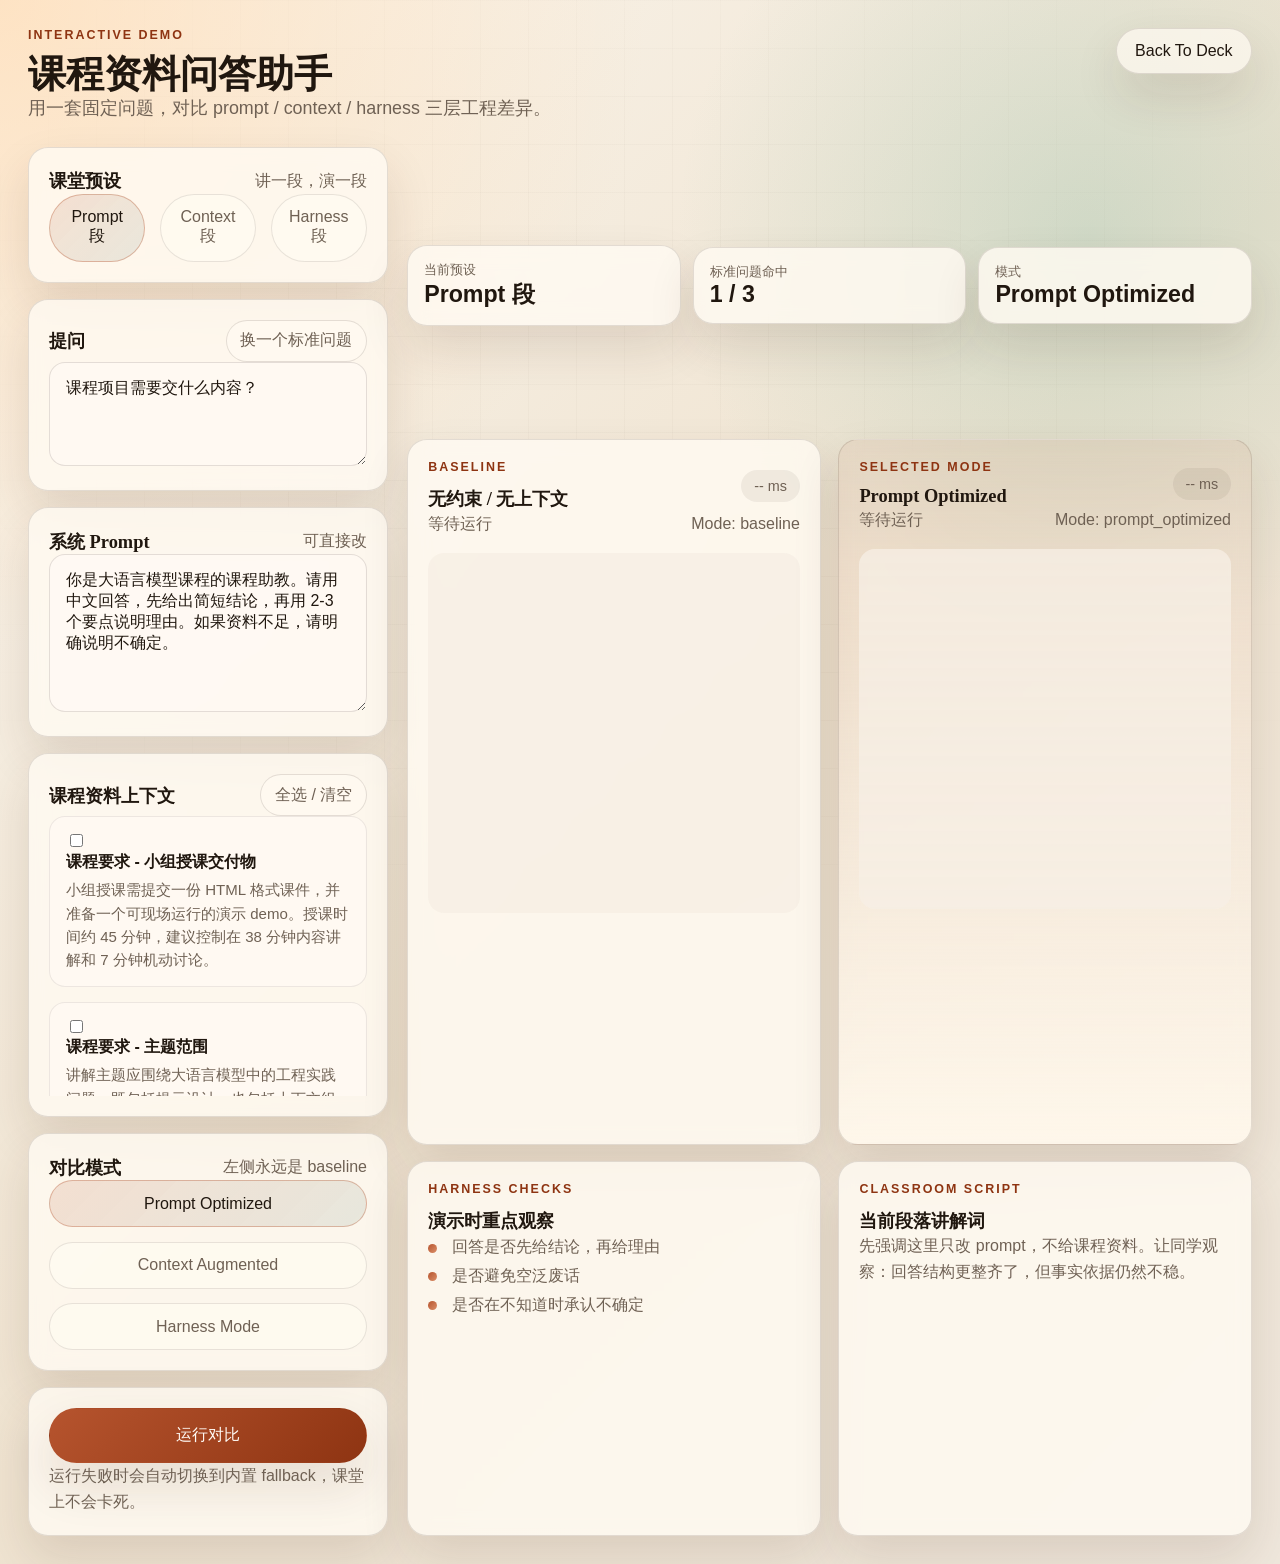
==== demo.html @ 89faf9d6 "feat: add skeleton." ====
<!DOCTYPE html>
<html lang="zh-CN">
  <head>
    <meta charset="UTF-8" />
    <meta name="viewport" content="width=device-width, initial-scale=1.0" />
    <title>Course QA Demo</title>
    <link
      rel="icon"
      href="data:image/svg+xml,%3Csvg xmlns='http://www.w3.org/2000/svg' viewBox='0 0 64 64'%3E%3Crect width='64' height='64' rx='12' fill='%232d5a4f'/%3E%3Cpath d='M16 18h32v8H16zm0 14h32v8H16zm0 14h22v8H16z' fill='%23fffaf5'/%3E%3C/svg%3E"
    />
    <link rel="stylesheet" href="styles.css" />
  </head>
  <body class="demo-body">
    <div class="demo-shell">
      <header class="demo-header">
        <div>
          <p class="eyebrow">Interactive Demo</p>
          <h1>课程资料问答助手</h1>
          <p class="lead">
            用一套固定问题，对比 prompt / context / harness 三层工程差异。
          </p>
        </div>
        <a class="demo-link" href="index.html">Back To Deck</a>
      </header>

      <main class="demo-layout">
        <aside class="control-panel">
          <section class="panel-block">
            <div class="panel-title-row">
              <h2>课堂预设</h2>
              <span class="panel-note">讲一段，演一段</span>
            </div>
            <div class="preset-buttons">
              <button class="preset-button is-active" data-preset="prompt">Prompt 段</button>
              <button class="preset-button" data-preset="context">Context 段</button>
              <button class="preset-button" data-preset="harness">Harness 段</button>
            </div>
          </section>

          <section class="panel-block">
            <div class="panel-title-row">
              <h2>提问</h2>
              <button id="cycle-question" class="ghost-button">换一个标准问题</button>
            </div>
            <textarea id="user-query" rows="4"></textarea>
          </section>

          <section class="panel-block">
            <div class="panel-title-row">
              <h2>系统 Prompt</h2>
              <span class="panel-note">可直接改</span>
            </div>
            <textarea id="system-prompt" rows="7"></textarea>
          </section>

          <section class="panel-block">
            <div class="panel-title-row">
              <h2>课程资料上下文</h2>
              <button id="toggle-contexts" class="ghost-button">全选 / 清空</button>
            </div>
            <div id="context-list" class="context-list"></div>
          </section>

          <section class="panel-block">
            <div class="panel-title-row">
              <h2>对比模式</h2>
              <span class="panel-note">左侧永远是 baseline</span>
            </div>
            <div class="mode-grid">
              <button class="mode-button is-active" data-mode="prompt_optimized">Prompt Optimized</button>
              <button class="mode-button" data-mode="context_augmented">Context Augmented</button>
              <button class="mode-button" data-mode="harness_mode">Harness Mode</button>
            </div>
          </section>

          <section class="panel-block">
            <button id="run-comparison" class="primary-action">运行对比</button>
            <p class="hint">
              运行失败时会自动切换到内置 fallback，课堂上不会卡死。
            </p>
          </section>
        </aside>

        <section class="output-panel">
          <div class="status-bar">
            <div class="status-chip">
              <span>当前预设</span>
              <strong id="preset-label">Prompt 段</strong>
            </div>
            <div class="status-chip">
              <span>标准问题命中</span>
              <strong id="question-index">1 / 3</strong>
            </div>
            <div class="status-chip">
              <span>模式</span>
              <strong id="selected-mode-label">Prompt Optimized</strong>
            </div>
          </div>

          <div class="comparison-grid">
            <article class="result-card">
              <div class="result-head">
                <div>
                  <p class="eyebrow">Baseline</p>
                  <h2>无约束 / 无上下文</h2>
                </div>
                <div class="latency-pill" id="baseline-latency">-- ms</div>
              </div>
              <div class="meta-row">
                <span id="baseline-source">等待运行</span>
                <span>Mode: baseline</span>
              </div>
              <pre id="baseline-output" class="result-output"></pre>
            </article>

            <article class="result-card highlight-card">
              <div class="result-head">
                <div>
                  <p class="eyebrow">Selected Mode</p>
                  <h2 id="selected-title">Prompt Optimized</h2>
                </div>
                <div class="latency-pill" id="selected-latency">-- ms</div>
              </div>
              <div class="meta-row">
                <span id="selected-source">等待运行</span>
                <span id="selected-mode-tag">Mode: prompt_optimized</span>
              </div>
              <pre id="selected-output" class="result-output"></pre>
            </article>
          </div>

          <div class="insight-grid">
            <article class="insight-card">
              <p class="eyebrow">Harness Checks</p>
              <h2>演示时重点观察</h2>
              <ul id="harness-checks" class="checklist"></ul>
            </article>
            <article class="insight-card">
              <p class="eyebrow">Classroom Script</p>
              <h2>当前段落讲解词</h2>
              <p id="script-note"></p>
            </article>
          </div>
        </section>
      </main>
    </div>

    <script src="demo.js"></script>
  </body>
</html>
---- styles.css ----
:root {
  --bg: #f4efe5;
  --bg-strong: #e5d6bf;
  --surface: rgba(255, 250, 242, 0.82);
  --surface-strong: rgba(255, 248, 236, 0.94);
  --ink: #20170f;
  --muted: #6f6154;
  --accent: #b6542e;
  --accent-strong: #8e3412;
  --forest: #2d5a4f;
  --line: rgba(32, 23, 15, 0.12);
  --shadow: 0 22px 48px rgba(65, 36, 15, 0.12);
  --radius-xl: 28px;
  --radius-lg: 20px;
  --radius-md: 14px;
  --sans: "Avenir Next", "Segoe UI", "PingFang SC", "Hiragino Sans GB",
    "Noto Sans CJK SC", sans-serif;
  --serif: "Iowan Old Style", "Palatino Linotype", "Songti SC", serif;
}

* {
  box-sizing: border-box;
}

html,
body {
  margin: 0;
  min-height: 100%;
  color: var(--ink);
  background:
    radial-gradient(circle at top left, rgba(255, 219, 178, 0.7), transparent 32%),
    radial-gradient(circle at 85% 15%, rgba(111, 179, 158, 0.25), transparent 24%),
    linear-gradient(135deg, #fbf6ee 0%, #efe3d0 52%, #efe7dc 100%);
  font-family: var(--sans);
}

body::before {
  content: "";
  position: fixed;
  inset: 0;
  pointer-events: none;
  background-image:
    linear-gradient(rgba(32, 23, 15, 0.02) 1px, transparent 1px),
    linear-gradient(90deg, rgba(32, 23, 15, 0.02) 1px, transparent 1px);
  background-size: 48px 48px;
  mask-image: radial-gradient(circle at center, black 40%, transparent 95%);
}

h1,
h2,
h3,
p,
ul {
  margin: 0;
}

a {
  color: inherit;
  text-decoration: none;
}

button,
textarea {
  font: inherit;
}

.eyebrow {
  margin-bottom: 0.75rem;
  color: var(--accent-strong);
  font-size: 0.78rem;
  font-weight: 700;
  letter-spacing: 0.16em;
  text-transform: uppercase;
}

.lead {
  color: var(--muted);
  font-size: 1.12rem;
  line-height: 1.6;
}

.demo-link,
.ghost-button,
.mode-button,
.preset-button,
.primary-action {
  border: 1px solid transparent;
  border-radius: 999px;
  cursor: pointer;
  transition:
    transform 180ms ease,
    border-color 180ms ease,
    background 180ms ease,
    color 180ms ease,
    box-shadow 180ms ease;
}

.demo-link,
.ghost-button {
  background: rgba(255, 250, 242, 0.72);
  border-color: var(--line);
}

.demo-link:hover,
.ghost-button:hover,
.mode-button:hover,
.preset-button:hover,
.primary-action:hover {
  transform: translateY(-1px);
}

.deck-body,
.demo-body {
  padding: 28px;
}

.deck-shell,
.demo-shell {
  position: relative;
  z-index: 1;
}

.deck-topbar,
.demo-header {
  display: flex;
  align-items: flex-start;
  justify-content: space-between;
  gap: 1.5rem;
  margin-bottom: 1.5rem;
}

.deck-topbar h1,
.demo-header h1 {
  font-size: clamp(2rem, 3vw, 3rem);
  font-family: var(--serif);
  line-height: 1.05;
}

.demo-link {
  padding: 0.8rem 1.15rem;
  box-shadow: var(--shadow);
}

.deck {
  position: relative;
  min-height: 72vh;
}

.slide {
  display: none;
  min-height: 72vh;
  padding: clamp(1.6rem, 3vw, 3rem);
  border: 1px solid rgba(32, 23, 15, 0.08);
  border-radius: var(--radius-xl);
  background: linear-gradient(160deg, rgba(255, 251, 245, 0.9), rgba(252, 244, 233, 0.8));
  box-shadow: var(--shadow);
  animation: slide-in 280ms ease;
}

.slide.is-active {
  display: block;
}

.slide h2 {
  font-family: var(--serif);
  font-size: clamp(2rem, 3vw, 3.6rem);
  line-height: 1.08;
  letter-spacing: -0.02em;
}

.slide h3 {
  margin-bottom: 0.8rem;
  font-size: 1.12rem;
}

.slide ul {
  padding-left: 1.15rem;
  color: var(--muted);
  line-height: 1.7;
}

.slide strong {
  color: var(--ink);
}

.slide-grid,
.two-column,
.comparison-grid,
.insight-grid,
.timeline-grid,
.relationship-grid {
  display: grid;
  gap: 1.1rem;
}

.slide-grid {
  grid-template-columns: 1.2fr 0.9fr;
  align-items: center;
  min-height: 100%;
}

.slide-grid-cover {
  grid-template-columns: 1.15fr 0.85fr;
}

.two-column {
  grid-template-columns: repeat(2, minmax(0, 1fr));
  align-items: stretch;
}

.card-stack {
  display: grid;
  gap: 1rem;
}

.content-card,
.timeline-card,
.metric-card,
.prompt-card,
.status-chip,
.result-card,
.insight-card,
.panel-block {
  border: 1px solid var(--line);
  border-radius: var(--radius-lg);
  background: var(--surface);
  box-shadow: var(--shadow);
  backdrop-filter: blur(10px);
}

.content-card,
.timeline-card,
.prompt-card,
.result-card,
.insight-card,
.panel-block {
  padding: 1.25rem;
}

.accent-card,
.highlight-card {
  background: linear-gradient(180deg, rgba(182, 84, 46, 0.08), rgba(255, 248, 236, 0.92));
}

.cover-panel,
.prompt-grid,
.mode-grid,
.preset-buttons,
.context-list {
  display: grid;
  gap: 0.9rem;
}

.metric-card {
  padding: 1.1rem 1.2rem;
}

.metric-card span,
.status-chip span {
  display: block;
  color: var(--muted);
  font-size: 0.84rem;
}

.metric-card strong,
.status-chip strong {
  font-size: 1.45rem;
}

.timeline-grid {
  grid-template-columns: repeat(4, minmax(0, 1fr));
  margin-top: 1.2rem;
}

.timeline-card strong {
  display: inline-block;
  margin-top: 0.9rem;
}

.badge {
  display: inline-flex;
  align-items: center;
  justify-content: center;
  width: 38px;
  height: 38px;
  margin-bottom: 1rem;
  border-radius: 999px;
  background: rgba(182, 84, 46, 0.12);
  color: var(--accent-strong);
  font-weight: 700;
}

.footer-note {
  margin-top: 1.1rem;
  color: var(--muted);
  font-size: 1.02rem;
}

.prompt-grid,
.relationship-grid {
  grid-template-columns: repeat(2, minmax(0, 1fr));
  margin-top: 1.4rem;
}

.prompt-card span {
  display: inline-flex;
  align-items: center;
  justify-content: center;
  width: 32px;
  height: 32px;
  margin-bottom: 0.8rem;
  border-radius: 10px;
  background: rgba(45, 90, 79, 0.14);
  color: var(--forest);
  font-weight: 700;
}

.demo-callout {
  display: grid;
  grid-template-columns: 1.05fr 0.95fr;
  gap: 1.2rem;
  min-height: 100%;
  align-items: center;
}

.checklist {
  list-style: none;
  padding: 0;
}

.checklist li {
  position: relative;
  padding-left: 1.5rem;
  color: var(--muted);
  line-height: 1.8;
}

.checklist li::before {
  content: "";
  position: absolute;
  left: 0;
  top: 0.66rem;
  width: 9px;
  height: 9px;
  border-radius: 999px;
  background: linear-gradient(135deg, var(--accent), #db8f69);
}

.deck-footer {
  margin-top: 1rem;
}

.slide-meta {
  display: flex;
  justify-content: space-between;
  margin-bottom: 0.65rem;
  color: var(--muted);
  font-size: 0.95rem;
}

.progress-track {
  height: 10px;
  border-radius: 999px;
  background: rgba(32, 23, 15, 0.08);
  overflow: hidden;
}

.progress-fill {
  height: 100%;
  width: 0;
  background: linear-gradient(90deg, var(--accent), #d89d61, var(--forest));
  transition: width 220ms ease;
}

.demo-layout {
  display: grid;
  grid-template-columns: 360px 1fr;
  gap: 1.2rem;
}

.control-panel {
  display: grid;
  gap: 1rem;
}

.panel-title-row,
.result-head,
.meta-row,
.status-bar {
  display: flex;
  align-items: center;
  justify-content: space-between;
  gap: 0.75rem;
}

.panel-title-row h2,
.result-head h2,
.insight-card h2 {
  font-size: 1.15rem;
  font-family: var(--serif);
}

.panel-note,
.meta-row,
.hint,
#script-note {
  color: var(--muted);
  line-height: 1.6;
}

textarea {
  width: 100%;
  padding: 0.95rem 1rem;
  border: 1px solid rgba(32, 23, 15, 0.12);
  border-radius: 16px;
  background: rgba(255, 250, 244, 0.72);
  color: var(--ink);
  resize: vertical;
}

.preset-buttons {
  grid-template-columns: repeat(3, minmax(0, 1fr));
}

.preset-button,
.mode-button {
  padding: 0.85rem 0.95rem;
  background: rgba(255, 250, 242, 0.65);
  border-color: rgba(32, 23, 15, 0.1);
  color: var(--muted);
}

.preset-button.is-active,
.mode-button.is-active {
  background: linear-gradient(135deg, rgba(182, 84, 46, 0.14), rgba(45, 90, 79, 0.1));
  border-color: rgba(182, 84, 46, 0.35);
  color: var(--ink);
}

.context-list {
  max-height: 280px;
  overflow: auto;
}

.context-item {
  padding: 0.9rem 1rem;
  border: 1px solid rgba(32, 23, 15, 0.08);
  border-radius: 16px;
  background: rgba(255, 250, 244, 0.7);
}

.context-item label {
  display: block;
  cursor: pointer;
}

.context-item strong {
  display: block;
  margin-bottom: 0.35rem;
}

.context-item p {
  color: var(--muted);
  font-size: 0.94rem;
  line-height: 1.55;
}

.output-panel {
  display: grid;
  gap: 1rem;
}

.status-bar {
  display: grid;
  grid-template-columns: repeat(3, minmax(0, 1fr));
}

.status-chip {
  padding: 0.95rem 1rem;
}

.comparison-grid {
  grid-template-columns: repeat(2, minmax(0, 1fr));
}

.latency-pill {
  padding: 0.5rem 0.8rem;
  border-radius: 999px;
  background: rgba(32, 23, 15, 0.06);
  color: var(--muted);
  font-size: 0.9rem;
}

.result-output {
  min-height: 360px;
  margin-top: 1rem;
  padding: 1rem;
  border-radius: 16px;
  background: rgba(246, 239, 228, 0.78);
  color: var(--ink);
  white-space: pre-wrap;
  font-family: "SFMono-Regular", Consolas, "Liberation Mono", monospace;
  line-height: 1.62;
}

.insight-grid {
  grid-template-columns: repeat(2, minmax(0, 1fr));
}

.primary-action {
  width: 100%;
  padding: 1rem 1.2rem;
  background: linear-gradient(135deg, var(--accent), var(--accent-strong));
  color: #fffaf5;
  box-shadow: var(--shadow);
}

.ghost-button {
  padding: 0.6rem 0.85rem;
  color: var(--muted);
}

@keyframes slide-in {
  from {
    opacity: 0;
    transform: translateY(12px);
  }

  to {
    opacity: 1;
    transform: translateY(0);
  }
}

@media (max-width: 1100px) {
  .slide-grid,
  .slide-grid-cover,
  .two-column,
  .demo-callout,
  .demo-layout,
  .comparison-grid,
  .insight-grid,
  .timeline-grid,
  .relationship-grid,
  .prompt-grid,
  .status-bar {
    grid-template-columns: 1fr;
  }

  .deck-body,
  .demo-body {
    padding: 18px;
  }
}

@media (max-width: 760px) {
  .deck-topbar,
  .demo-header,
  .panel-title-row,
  .result-head,
  .meta-row {
    flex-direction: column;
    align-items: flex-start;
  }

  .preset-buttons,
  .mode-grid {
    grid-template-columns: 1fr;
  }

  .slide {
    min-height: 68vh;
    padding: 1.25rem;
  }

  .slide h2 {
    font-size: clamp(1.75rem, 9vw, 2.45rem);
  }
}
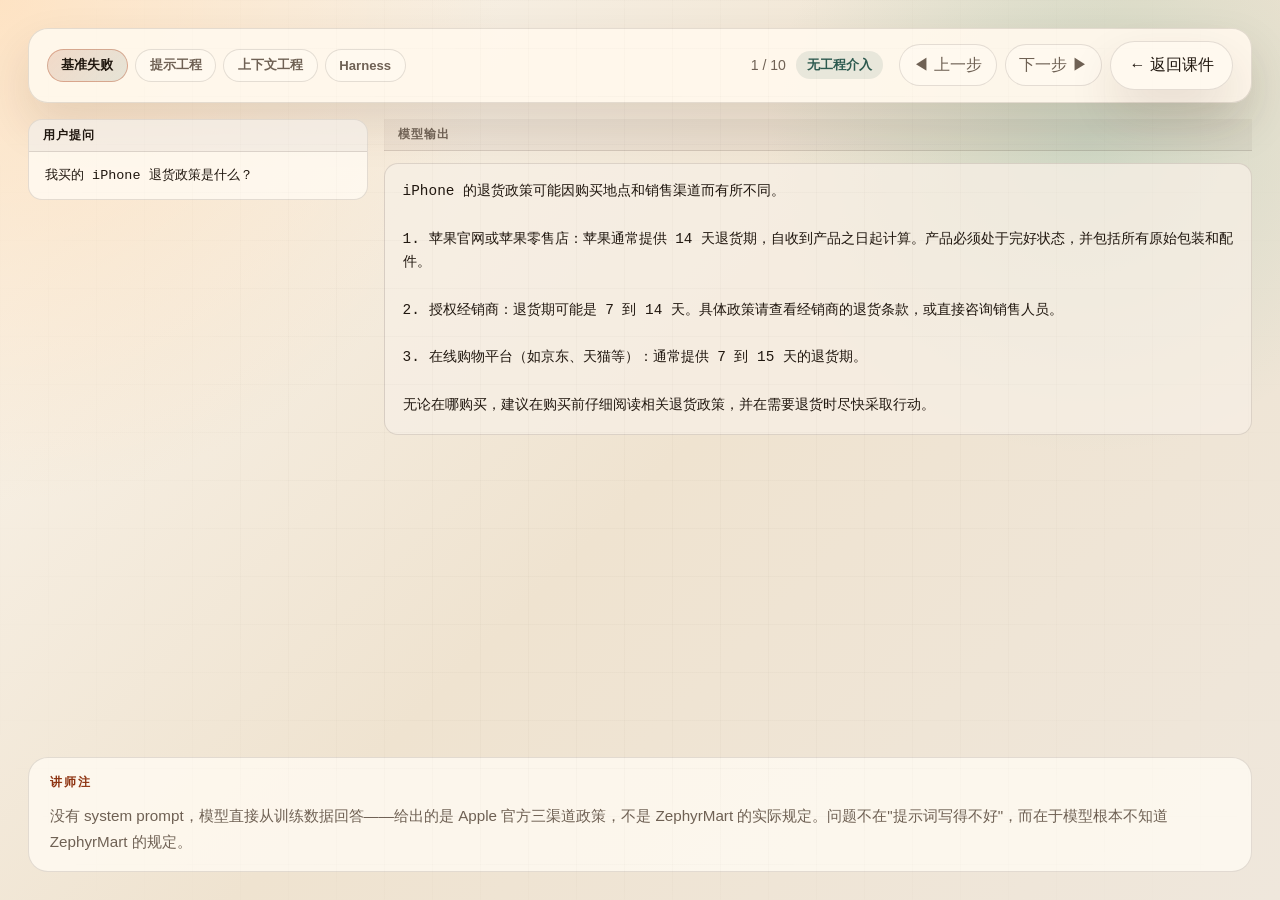
==== commit f517a317: "feat(demo): rebuild demo as 10-step stepper aligned with ZephyrMart scenario Replace the old course-" ====
--- a/demo.html
+++ b/demo.html
@@ -3,7 +3,7 @@
   <head>
     <meta charset="UTF-8" />
     <meta name="viewport" content="width=device-width, initial-scale=1.0" />
-    <title>Course QA Demo</title>
+    <title>ZephyrMart Demo</title>
     <link
       rel="icon"
       href="data:image/svg+xml,%3Csvg xmlns='http://www.w3.org/2000/svg' viewBox='0 0 64 64'%3E%3Crect width='64' height='64' rx='12' fill='%232d5a4f'/%3E%3Cpath d='M16 18h32v8H16zm0 14h32v8H16zm0 14h22v8H16z' fill='%23fffaf5'/%3E%3C/svg%3E"
@@ -11,140 +11,31 @@
     <link rel="stylesheet" href="styles.css" />
   </head>
   <body class="demo-body">
-    <div class="demo-shell">
-      <header class="demo-header">
-        <div>
-          <p class="eyebrow">Interactive Demo</p>
-          <h1>课程资料问答助手</h1>
-          <p class="lead">
-            用一套固定问题，对比 prompt / context / harness 三层工程差异。
-          </p>
+    <div class="stepper-shell">
+
+      <header class="stepper-topbar">
+        <nav class="phase-nav" id="phase-nav" aria-label="phases"></nav>
+        <div class="step-meta">
+          <span class="step-counter" id="step-counter">1 / 10</span>
+          <span class="step-title-tag" id="step-title-tag">无工程介入</span>
         </div>
-        <a class="demo-link" href="index.html">Back To Deck</a>
+        <div class="topbar-actions">
+          <button id="prev-btn" class="ghost-button" disabled aria-label="上一步">◀ 上一步</button>
+          <button id="next-btn" class="ghost-button" aria-label="下一步">下一步 ▶</button>
+          <a class="demo-link" href="index.html">← 返回课件</a>
+        </div>
       </header>
 
-      <main class="demo-layout">
-        <aside class="control-panel">
-          <section class="panel-block">
-            <div class="panel-title-row">
-              <h2>课堂预设</h2>
-              <span class="panel-note">讲一段，演一段</span>
-            </div>
-            <div class="preset-buttons">
-              <button class="preset-button is-active" data-preset="prompt">Prompt 段</button>
-              <button class="preset-button" data-preset="context">Context 段</button>
-              <button class="preset-button" data-preset="harness">Harness 段</button>
-            </div>
-          </section>
+      <main class="stepper-main" id="step-content" aria-live="polite">
+        <!-- rendered by demo.js -->
+      </main>
 
-          <section class="panel-block">
-            <div class="panel-title-row">
-              <h2>提问</h2>
-              <button id="cycle-question" class="ghost-button">换一个标准问题</button>
-            </div>
-            <textarea id="user-query" rows="4"></textarea>
-          </section>
+      <footer class="stepper-footer">
+        <p class="eyebrow">讲师注</p>
+        <p class="teacher-note-text" id="teacher-note"></p>
+      </footer>
 
-          <section class="panel-block">
-            <div class="panel-title-row">
-              <h2>系统 Prompt</h2>
-              <span class="panel-note">可直接改</span>
-            </div>
-            <textarea id="system-prompt" rows="7"></textarea>
-          </section>
-
-          <section class="panel-block">
-            <div class="panel-title-row">
-              <h2>课程资料上下文</h2>
-              <button id="toggle-contexts" class="ghost-button">全选 / 清空</button>
-            </div>
-            <div id="context-list" class="context-list"></div>
-          </section>
-
-          <section class="panel-block">
-            <div class="panel-title-row">
-              <h2>对比模式</h2>
-              <span class="panel-note">左侧永远是 baseline</span>
-            </div>
-            <div class="mode-grid">
-              <button class="mode-button is-active" data-mode="prompt_optimized">Prompt Optimized</button>
-              <button class="mode-button" data-mode="context_augmented">Context Augmented</button>
-              <button class="mode-button" data-mode="harness_mode">Harness Mode</button>
-            </div>
-          </section>
-
-          <section class="panel-block">
-            <button id="run-comparison" class="primary-action">运行对比</button>
-            <p class="hint">
-              运行失败时会自动切换到内置 fallback，课堂上不会卡死。
-            </p>
-          </section>
-        </aside>
-
-        <section class="output-panel">
-          <div class="status-bar">
-            <div class="status-chip">
-              <span>当前预设</span>
-              <strong id="preset-label">Prompt 段</strong>
-            </div>
-            <div class="status-chip">
-              <span>标准问题命中</span>
-              <strong id="question-index">1 / 3</strong>
-            </div>
-            <div class="status-chip">
-              <span>模式</span>
-              <strong id="selected-mode-label">Prompt Optimized</strong>
-            </div>
-          </div>
-
-          <div class="comparison-grid">
-            <article class="result-card">
-              <div class="result-head">
-                <div>
-                  <p class="eyebrow">Baseline</p>
-                  <h2>无约束 / 无上下文</h2>
-                </div>
-                <div class="latency-pill" id="baseline-latency">-- ms</div>
-              </div>
-              <div class="meta-row">
-                <span id="baseline-source">等待运行</span>
-                <span>Mode: baseline</span>
-              </div>
-              <pre id="baseline-output" class="result-output"></pre>
-            </article>
-
-            <article class="result-card highlight-card">
-              <div class="result-head">
-                <div>
-                  <p class="eyebrow">Selected Mode</p>
-                  <h2 id="selected-title">Prompt Optimized</h2>
-                </div>
-                <div class="latency-pill" id="selected-latency">-- ms</div>
-              </div>
-              <div class="meta-row">
-                <span id="selected-source">等待运行</span>
-                <span id="selected-mode-tag">Mode: prompt_optimized</span>
-              </div>
-              <pre id="selected-output" class="result-output"></pre>
-            </article>
-          </div>
-
-          <div class="insight-grid">
-            <article class="insight-card">
-              <p class="eyebrow">Harness Checks</p>
-              <h2>演示时重点观察</h2>
-              <ul id="harness-checks" class="checklist"></ul>
-            </article>
-            <article class="insight-card">
-              <p class="eyebrow">Classroom Script</p>
-              <h2>当前段落讲解词</h2>
-              <p id="script-note"></p>
-            </article>
-          </div>
-        </section>
-      </main>
     </div>
-
     <script src="demo.js"></script>
   </body>
 </html>
--- a/styles.css
+++ b/styles.css
@@ -553,6 +553,394 @@
   }
 }
 
+/* ============================================================
+   Stepper Demo
+   ============================================================ */
+
+.stepper-shell {
+  display: grid;
+  grid-template-rows: auto 1fr auto;
+  min-height: calc(100vh - 56px);
+  gap: 1rem;
+}
+
+.stepper-topbar {
+  display: flex;
+  align-items: center;
+  gap: 1rem;
+  flex-wrap: wrap;
+  padding: 0.75rem 1.1rem;
+  border: 1px solid var(--line);
+  border-radius: var(--radius-lg);
+  background: var(--surface-strong);
+  box-shadow: var(--shadow);
+}
+
+.phase-nav {
+  display: flex;
+  gap: 0.45rem;
+  flex-wrap: wrap;
+}
+
+.phase-badge {
+  padding: 0.42rem 0.85rem;
+  border: 1px solid var(--line);
+  border-radius: 999px;
+  background: rgba(255, 250, 242, 0.65);
+  color: var(--muted);
+  font-size: 0.82rem;
+  font-weight: 600;
+  cursor: pointer;
+  transition: background 160ms, color 160ms, border-color 160ms;
+}
+
+.phase-badge.is-active {
+  background: linear-gradient(135deg, rgba(182, 84, 46, 0.18), rgba(45, 90, 79, 0.12));
+  border-color: rgba(182, 84, 46, 0.4);
+  color: var(--ink);
+}
+
+.step-meta {
+  display: flex;
+  align-items: center;
+  gap: 0.6rem;
+  margin-left: auto;
+}
+
+.step-counter {
+  color: var(--muted);
+  font-size: 0.88rem;
+}
+
+.step-title-tag {
+  padding: 0.32rem 0.7rem;
+  border-radius: 999px;
+  background: rgba(45, 90, 79, 0.1);
+  color: var(--forest);
+  font-size: 0.84rem;
+  font-weight: 600;
+}
+
+.topbar-actions {
+  display: flex;
+  align-items: center;
+  gap: 0.5rem;
+}
+
+/* ── Shared layout ── */
+.step-layout {
+  display: grid;
+  grid-template-columns: 340px 1fr;
+  gap: 1rem;
+  align-items: start;
+}
+
+.step-input-panel,
+.step-output-panel {
+  display: flex;
+  flex-direction: column;
+  gap: 0.75rem;
+}
+
+.input-block {
+  border: 1px solid var(--line);
+  border-radius: var(--radius-md);
+  background: var(--surface);
+  overflow: hidden;
+}
+
+.input-block-label {
+  padding: 0.45rem 0.85rem;
+  background: rgba(32, 23, 15, 0.04);
+  border-bottom: 1px solid var(--line);
+  color: var(--muted);
+  font-size: 0.78rem;
+  font-weight: 700;
+  letter-spacing: 0.1em;
+  text-transform: uppercase;
+}
+
+.input-block-pre {
+  margin: 0;
+  padding: 0.8rem 1rem;
+  white-space: pre-wrap;
+  font-family: "SFMono-Regular", Consolas, "Liberation Mono", monospace;
+  font-size: 0.84rem;
+  line-height: 1.6;
+  color: var(--ink);
+}
+
+.block-system .input-block-label  { color: var(--accent-strong); }
+.block-context .input-block-label { color: var(--forest); }
+.block-question .input-block-label { color: var(--ink); }
+
+.output-pre {
+  flex: 1;
+  margin: 0;
+  padding: 1rem 1.1rem;
+  border: 1px solid var(--line);
+  border-radius: var(--radius-md);
+  background: rgba(246, 239, 228, 0.78);
+  white-space: pre-wrap;
+  font-family: "SFMono-Regular", Consolas, "Liberation Mono", monospace;
+  font-size: 0.9rem;
+  line-height: 1.65;
+  color: var(--ink);
+  min-height: 120px;
+}
+
+/* ── New-item callout ── */
+.new-item-callout {
+  display: flex;
+  gap: 0.6rem;
+  align-items: flex-start;
+  padding: 0.75rem 0.9rem;
+  border: 1px solid rgba(182, 84, 46, 0.35);
+  border-radius: var(--radius-md);
+  background: linear-gradient(135deg, rgba(182, 84, 46, 0.07), rgba(255, 248, 236, 0.88));
+}
+
+.new-item-badge {
+  flex-shrink: 0;
+  padding: 0.18rem 0.55rem;
+  border-radius: 999px;
+  background: var(--accent);
+  color: #fff;
+  font-size: 0.72rem;
+  font-weight: 700;
+  letter-spacing: 0.08em;
+  text-transform: uppercase;
+}
+
+.new-item-pre {
+  margin: 0;
+  white-space: pre-wrap;
+  font-family: "SFMono-Regular", Consolas, "Liberation Mono", monospace;
+  font-size: 0.84rem;
+  line-height: 1.55;
+  color: var(--accent-strong);
+}
+
+/* ── Compare ── */
+.compare-grid {
+  display: grid;
+  grid-template-columns: 1fr 1fr;
+  gap: 0.75rem;
+  align-items: start;
+}
+
+.compare-col {
+  display: flex;
+  flex-direction: column;
+  gap: 0.4rem;
+}
+
+.compare-label {
+  font-size: 0.82rem;
+  font-weight: 700;
+  color: var(--muted);
+  letter-spacing: 0.08em;
+  text-transform: uppercase;
+  margin: 0;
+}
+
+.compare-col--bad  .output-pre { border-color: rgba(182, 84, 46, 0.3); }
+.compare-col--good .output-pre {
+  border-color: rgba(45, 90, 79, 0.4);
+  background: rgba(45, 90, 79, 0.06);
+}
+.compare-col--bad  .compare-label { color: var(--accent); }
+.compare-col--good .compare-label { color: var(--forest); }
+
+/* ── Concept ── */
+.concept-layout {
+  display: grid;
+  grid-template-columns: 1fr 340px;
+  gap: 1rem;
+  align-items: start;
+}
+
+.concept-block {
+  padding: 1.4rem 1.6rem;
+  border: 1px solid var(--line);
+  border-radius: var(--radius-lg);
+  background: var(--surface);
+}
+
+.concept-title {
+  font-family: var(--serif);
+  font-size: 1.6rem;
+  margin: 0.5rem 0 1rem;
+  line-height: 1.2;
+}
+
+.concept-body {
+  margin: 0;
+  white-space: pre-wrap;
+  font-family: var(--sans);
+  font-size: 0.96rem;
+  line-height: 1.75;
+  color: var(--ink);
+}
+
+.concept-ref {
+  margin-top: 1.1rem;
+  color: var(--muted);
+  font-size: 0.84rem;
+}
+
+.concept-diagram {
+  padding: 1.2rem;
+  border: 1px solid var(--line);
+  border-radius: var(--radius-lg);
+  background: var(--surface);
+}
+
+.litm-diagram {
+  display: flex;
+  flex-direction: column;
+  gap: 0.3rem;
+  margin-bottom: 0.85rem;
+}
+
+.litm-row {
+  display: flex;
+  align-items: center;
+  gap: 0.55rem;
+  font-family: "SFMono-Regular", Consolas, "Liberation Mono", monospace;
+  font-size: 0.82rem;
+}
+
+.litm-pos {
+  width: 1.4rem;
+  text-align: center;
+  color: var(--muted);
+  font-size: 0.78rem;
+}
+
+.litm-bar { color: var(--forest); }
+.litm-strong .litm-bar { color: var(--forest); opacity: 0.9; }
+.litm-weak   .litm-bar { opacity: 0.45; }
+.litm-weakest .litm-bar { opacity: 0.2; }
+
+.litm-key       { color: var(--accent); font-weight: 700; }
+.litm-key-bar   { color: var(--accent); opacity: 1 !important; }
+
+.litm-caption {
+  margin: 0;
+  font-size: 0.8rem;
+  color: var(--muted);
+  text-align: center;
+}
+
+/* ── Test suite ── */
+.suite-layout {
+  padding: 0.25rem;
+}
+
+.suite-terminal {
+  padding: 1.2rem 1.4rem;
+  border: 1px solid var(--line);
+  border-radius: var(--radius-lg);
+  background: rgba(22, 16, 10, 0.92);
+  font-family: "SFMono-Regular", Consolas, "Liberation Mono", monospace;
+  color: #e8ddd0;
+}
+
+.suite-label {
+  margin: 0 0 1rem;
+  font-size: 0.9rem;
+  color: #a09080;
+  border-bottom: 1px solid rgba(255, 255, 255, 0.08);
+  padding-bottom: 0.6rem;
+}
+
+.suite-rows {
+  display: flex;
+  flex-direction: column;
+  gap: 0.85rem;
+}
+
+.test-row {
+  padding: 0.75rem 0.9rem;
+  border-radius: 10px;
+  border: 1px solid rgba(255, 255, 255, 0.06);
+}
+
+.test-row--pass { background: rgba(45, 90, 79, 0.25); }
+.test-row--fail { background: rgba(182, 84, 46, 0.22); }
+
+.test-row-head {
+  display: flex;
+  align-items: center;
+  gap: 0.7rem;
+  margin-bottom: 0.4rem;
+}
+
+.test-status-badge {
+  font-size: 0.82rem;
+  font-weight: 700;
+}
+.test-row--pass .test-status-badge { color: #7ec8a8; }
+.test-row--fail .test-status-badge { color: #e07050; }
+
+.test-name { font-size: 0.88rem; color: #d8cfc4; }
+.test-ms   { margin-left: auto; font-size: 0.78rem; color: #807060; }
+
+.test-answer {
+  margin: 0;
+  font-size: 0.82rem;
+  line-height: 1.55;
+  color: #b0a090;
+}
+
+.test-reason {
+  margin: 0.3rem 0 0;
+  font-size: 0.8rem;
+  color: #e07050;
+}
+
+.suite-summary {
+  margin: 1rem 0 0;
+  padding-top: 0.7rem;
+  border-top: 1px solid rgba(255, 255, 255, 0.08);
+  font-size: 0.88rem;
+  color: #a09080;
+}
+
+.suite-final {
+  margin: 0.4rem 0 0;
+  font-size: 1.05rem;
+  font-weight: 700;
+  color: #7ec8a8;
+}
+
+/* ── Stepper footer ── */
+.stepper-footer {
+  padding: 1rem 1.3rem;
+  border: 1px solid var(--line);
+  border-radius: var(--radius-lg);
+  background: var(--surface);
+}
+
+.teacher-note-text {
+  color: var(--muted);
+  font-size: 0.95rem;
+  line-height: 1.7;
+  margin: 0.35rem 0 0;
+}
+
+/* ── Stepper responsive ── */
+@media (max-width: 1100px) {
+  .step-layout,
+  .concept-layout {
+    grid-template-columns: 1fr;
+  }
+  .compare-grid {
+    grid-template-columns: 1fr;
+  }
+}
+
 @media (max-width: 760px) {
   .deck-topbar,
   .demo-header,
